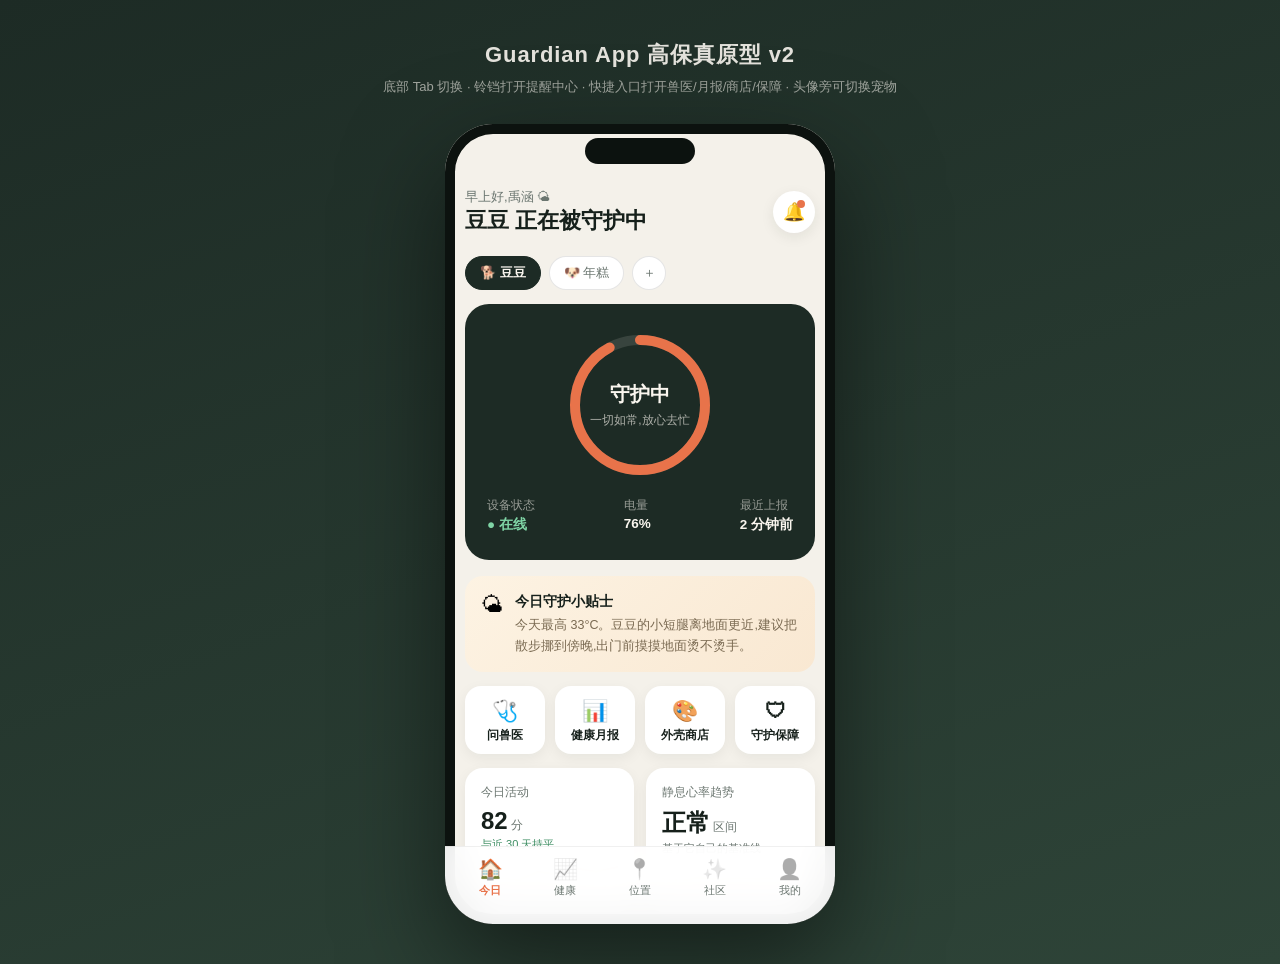
==== app/index.html @ 0576e8f5 "init: GUARDIAN 对外展示站点(官网 + App 原型 + 发布会影片) - website/  品牌官网四页:首页/产品/为什么是我们/商务与投资 - app/      App 高保真" ====
<!DOCTYPE html>
<html lang="zh-CN">
<head>
<meta charset="UTF-8">
<meta name="viewport" content="width=device-width, initial-scale=1.0">
<title>Guardian App · 高保真交互原型 v2</title>
<link rel="stylesheet" href="app.css">
</head>
<body>

<div class="stage">
  <div class="stage-note">
    <h1>Guardian App 高保真原型 v2</h1>
    <p>底部 Tab 切换 · 铃铛打开提醒中心 · 快捷入口打开兽医/月报/商店/保障 · 头像旁可切换宠物</p>
  </div>

  <div class="phone">
    <div class="phone-notch"></div>

    <!-- ============ Tab 1:今日 ============ -->
    <main class="screen active" id="screen-home">
      <header class="app-header">
        <div>
          <p class="greet" id="greeting">下午好,禹涵 ☀️</p>
          <h2><span data-pet-name>豆豆</span> 正在被守护中</h2>
        </div>
        <div class="header-actions">
          <button class="icon-btn" data-overlay="ov-alerts" aria-label="提醒中心">🔔<span class="bell-dot" id="bellDot"></span></button>
        </div>
      </header>

      <div class="pet-switch">
        <button class="pet-chip active" data-pet="豆豆" data-breed="柯基 · 4 岁 · 12.5 kg" data-emoji="🐕">🐕 豆豆</button>
        <button class="pet-chip" data-pet="年糕" data-breed="柴犬 · 2 岁 · 9.8 kg" data-emoji="🐶">🐶 年糕</button>
        <button class="pet-chip add">＋</button>
      </div>

      <section class="guard-card">
        <div class="guard-ring">
          <svg viewBox="0 0 120 120">
            <circle cx="60" cy="60" r="52" class="ring-bg"/>
            <circle cx="60" cy="60" r="52" class="ring-fg"/>
          </svg>
          <div class="guard-ring-center">
            <span class="guard-status">守护中</span>
            <span class="guard-sub">一切如常,放心去忙</span>
          </div>
        </div>
        <div class="guard-meta">
          <div><span class="meta-label">设备状态</span><span class="meta-val ok">● 在线</span></div>
          <div><span class="meta-label">电量</span><span class="meta-val">76%</span></div>
          <div><span class="meta-label">最近上报</span><span class="meta-val">2 分钟前</span></div>
        </div>
      </section>

      <!-- 守护小贴士(人文关怀) -->
      <section class="care-card">
        <span class="care-icon">🌤</span>
        <div>
          <strong>今日守护小贴士</strong>
          <p>今天最高 33°C。<span data-pet-name>豆豆</span>的小短腿离地面更近,建议把散步挪到傍晚,出门前摸摸地面烫不烫手。</p>
        </div>
      </section>

      <!-- 快捷入口 -->
      <section class="quick-grid">
        <button class="quick" data-overlay="ov-vet"><span>🩺</span>问兽医</button>
        <button class="quick" data-overlay="ov-report"><span>📊</span>健康月报</button>
        <button class="quick" data-overlay="ov-store"><span>🎨</span>外壳商店</button>
        <button class="quick" data-overlay="ov-insurance"><span>🛡</span>守护保障</button>
      </section>

      <section class="tile-row">
        <div class="tile">
          <p class="tile-label">今日活动</p>
          <p class="tile-num">82<span>分</span></p>
          <p class="tile-trend up">与近 30 天持平</p>
          <svg class="spark" viewBox="0 0 100 32" preserveAspectRatio="none"><polyline points="0,24 14,20 28,22 42,12 56,16 70,8 84,12 100,6" /></svg>
        </div>
        <div class="tile">
          <p class="tile-label">静息心率趋势</p>
          <p class="tile-num">正常<span>区间</span></p>
          <p class="tile-trend">基于它自己的基准线</p>
          <svg class="spark" viewBox="0 0 100 32" preserveAspectRatio="none"><polyline points="0,16 14,18 28,14 42,17 56,15 70,16 84,14 100,16" /></svg>
        </div>
      </section>
      <section class="tile-row">
        <div class="tile">
          <p class="tile-label">睡眠节律</p>
          <p class="tile-num">9.2<span>小时</span></p>
          <p class="tile-trend">昨夜安稳,3 次翻身</p>
          <svg class="spark" viewBox="0 0 100 32" preserveAspectRatio="none"><polyline points="0,10 14,12 28,9 42,11 56,8 70,12 84,10 100,9" /></svg>
        </div>
        <div class="tile">
          <p class="tile-label">位置</p>
          <p class="tile-num">家中<span></span></p>
          <p class="tile-trend ok">围栏内 · 安全</p>
          <svg class="spark" viewBox="0 0 100 32" preserveAspectRatio="none"><polyline points="0,16 100,16" /></svg>
        </div>
      </section>

      <!-- 守护里程碑(人文关怀) -->
      <section class="milestone-card" data-overlay="ov-report" role="button">
        <div class="milestone-num">217</div>
        <div>
          <strong>陪伴 <span data-pet-name>豆豆</span> 的第 217 天</strong>
          <p>这期间,我们静默处理了 47 次小波动,只打扰过你 2 次。守护,是一种克制。</p>
        </div>
        <span class="chevron">›</span>
      </section>

      <section class="timeline-card">
        <h3>今日守护日记 <span class="h3-sub">它的一天,你都在</span></h3>
        <ul class="timeline">
          <li><span class="tl-time">07:42</span><span class="tl-dot"></span><span>晨间散步 · 28 分钟 · 1.9 km,今天走了新路线</span></li>
          <li><span class="tl-time">09:10</span><span class="tl-dot"></span><span>吃完早饭,在老地方晒了会儿太阳</span></li>
          <li><span class="tl-time">12:30</span><span class="tl-dot"></span><span>午间小睡 · 1.5 小时,睡得很沉</span></li>
          <li><span class="tl-time">14:05</span><span class="tl-dot"></span><span>客厅撒欢 · 大概是想你了</span></li>
        </ul>
      </section>
    </main>

    <!-- ============ Tab 2:健康 ============ -->
    <main class="screen" id="screen-health">
      <header class="app-header">
        <h2>健康趋势</h2>
        <div class="header-actions"><span class="badge-plus">GUARDIAN+</span></div>
      </header>

      <div class="seg-control">
        <button class="seg active">7 天</button><button class="seg">30 天</button><button class="seg">90 天</button><button class="seg">365 天</button>
      </div>

      <section class="chart-card">
        <div class="chart-head"><h3>活动量</h3><span class="chart-status ok">在基准带内</span></div>
        <svg class="chart" viewBox="0 0 320 120" preserveAspectRatio="none">
          <path class="band" d="M0,40 C60,36 120,44 180,40 C240,36 280,42 320,38 L320,78 C280,82 240,76 180,80 C120,84 60,76 0,80 Z"/>
          <polyline class="line" points="0,62 40,56 80,60 120,50 160,58 200,46 240,54 280,48 320,52"/>
        </svg>
        <p class="chart-note">灰色区域是<span data-pet-name>豆豆</span>自己的「正常带」——由过去 365 天数据建模生成,不与其他犬只比较。</p>
      </section>

      <section class="chart-card">
        <div class="chart-head"><h3>心率变异性 (HRV)</h3><span class="chart-status ok">趋势平稳</span></div>
        <svg class="chart" viewBox="0 0 320 120" preserveAspectRatio="none">
          <path class="band" d="M0,44 C80,40 160,48 240,44 C280,42 300,44 320,42 L320,82 C300,84 280,82 240,84 C160,88 80,80 0,84 Z"/>
          <polyline class="line" points="0,60 40,64 80,58 120,62 160,56 200,60 240,58 280,62 320,58"/>
        </svg>
        <p class="chart-note">HRV 反映自主神经状态的长期趋势。我们关注「相对变化」,不提供临床数值解读。</p>
      </section>

      <section class="chart-card">
        <div class="chart-head"><h3>体温趋势</h3><span class="chart-status warn">轻度偏离 · 观察中</span></div>
        <svg class="chart" viewBox="0 0 320 120" preserveAspectRatio="none">
          <path class="band" d="M0,48 C80,44 160,50 240,46 C280,44 300,46 320,44 L320,80 C300,82 280,80 240,82 C160,86 80,78 0,82 Z"/>
          <polyline class="line warn" points="0,64 40,62 80,64 120,60 160,58 200,52 240,46 280,42 320,38"/>
        </svg>
        <p class="chart-note">近 3 天体表温度趋势缓慢上行,目前在统计阈值内。若持续偏离,系统会提醒你——在那之前,不必担心。</p>
      </section>

      <section class="chart-card">
        <div class="chart-head"><h3>呼吸频率(静息)</h3><span class="chart-status ok">在基准带内</span></div>
        <svg class="chart" viewBox="0 0 320 120" preserveAspectRatio="none">
          <path class="band" d="M0,46 C80,42 160,50 240,46 C280,44 300,46 320,44 L320,80 C300,82 280,80 240,82 C160,86 80,78 0,82 Z"/>
          <polyline class="line" points="0,62 40,60 80,64 120,58 160,62 200,60 240,64 280,60 320,62"/>
        </svg>
        <p class="chart-note">睡眠时段自动采样。剧烈运动后的短时波动已被算法过滤。</p>
      </section>

      <section class="report-cta" data-overlay="ov-report" role="button">
        <div><h3>五月健康月报已生成</h3><p>含基准线变化 · 睡眠质量 · 兽医可读版 PDF</p></div>
        <button class="btn-mini">查看</button>
      </section>

      <p class="app-disclaimer">以上为数据趋势记录,不构成医疗诊断。</p>
    </main>

    <!-- ============ Tab 3:位置 ============ -->
    <main class="screen" id="screen-map">
      <header class="app-header"><h2>位置与围栏</h2></header>
      <section class="map-card">
        <div class="map-canvas">
          <div class="map-grid"></div>
          <div class="geofence"></div>
          <div class="map-pin"><span class="pin-pulse"></span>🐕</div>
          <div class="map-label home">🏠 家</div>
          <div class="map-label park">🌳 中央公园</div>
        </div>
        <div class="map-info">
          <div><span class="meta-label">当前位置</span><span class="meta-val ok">家中 · 围栏内</span></div>
          <div><span class="meta-label">定位精度</span><span class="meta-val">±5 m</span></div>
          <div><span class="meta-label">更新</span><span class="meta-val">实时</span></div>
        </div>
      </section>

      <section class="fence-list">
        <h3>电子围栏</h3>
        <div class="fence-item"><span class="fence-icon">🏠</span><div><strong>家</strong><p>半径 80 m · 始终开启</p></div><span class="switch on"></span></div>
        <div class="fence-item"><span class="fence-icon">🌳</span><div><strong>中央公园</strong><p>半径 200 m · 遛狗时段</p></div><span class="switch on"></span></div>
        <div class="fence-item"><span class="fence-icon">🏖</span><div><strong>奶奶家</strong><p>半径 100 m · 周末托管</p></div><span class="switch"></span></div>
        <button class="btn-mini btn-wide">+ 新建围栏</button>
      </section>

      <section class="track-card">
        <h3>今日轨迹</h3>
        <p>总移动 3.4 km · 户外 52 分钟 · 断网时段数据已自动补传 ✓</p>
        <button class="btn-mini">回放轨迹</button>
      </section>

      <section class="care-card">
        <span class="care-icon">💡</span>
        <div>
          <strong>你知道吗</strong>
          <p>90% 的走失发生在家门口 500 米内。给常去的地方都画上围栏,虚惊也好过错过。</p>
        </div>
      </section>
    </main>

    <!-- ============ Tab 4:社区 ============ -->
    <main class="screen" id="screen-community">
      <header class="app-header">
        <h2>社区</h2>
        <div class="header-actions"><button class="btn-mini">+ 发布</button></div>
      </header>

      <div class="topic-row">
        <span class="topic-chip hot">#我家狗的守护时刻</span>
        <span class="topic-chip">#GuardianOOTD</span>
        <span class="topic-chip">#联名开箱</span>
        <span class="topic-chip">#遛狗搭子</span>
      </div>

      <!-- 联名 Drop 倒计时(潮流文化) -->
      <section class="drop-card" data-overlay="ov-store" role="button">
        <div class="drop-tag">DROP · 限量 1000</div>
        <h3>STUDIO K × GUARDIAN 第二弹</h3>
        <p>「霓虹夜跑」反光外壳 · 开售倒计时</p>
        <div class="drop-timer" id="dropTimer">03 : 12 : 44</div>
      </section>

      <!-- 动态流 -->
      <article class="post-card">
        <div class="post-head"><span class="post-avatar">🦮</span><div><strong>栗子妈</strong><p>柯基 · 守护 217 天</p></div><span class="post-shell">同款:街头涂鸦</span></div>
        <div class="post-img"><img src="https://placedog.net/600/400?id=66" alt="柯基穿搭" loading="lazy" onerror="this.parentNode.classList.add('img-fallback')"></div>
        <p class="post-text">新壳到手!遛狗 10 分钟被问了 3 次链接 😎 #GuardianOOTD</p>
        <div class="post-actions"><button class="like-btn">❤️ <span>328</span></button><button class="like-btn">💬 <span>46</span></button><button class="like-btn">↗️ 分享</button></div>
      </article>

      <article class="post-card">
        <div class="post-head"><span class="post-avatar">🐺</span><div><strong>皮蛋他爹</strong><p>哈士奇 · 守护 88 天</p></div><span class="post-shell">同款:午夜森林</span></div>
        <div class="post-img"><img src="https://placedog.net/600/400?id=144" alt="哈士奇" loading="lazy" onerror="this.parentNode.classList.add('img-fallback')"></div>
        <p class="post-text">二哈越狱实录:围栏报警 → 实时定位 → 7 分钟抓获归案。从那天起小区群里多了 6 条 Guardian😂 #我家狗的守护时刻</p>
        <div class="post-actions"><button class="like-btn">❤️ <span>1.2k</span></button><button class="like-btn">💬 <span>203</span></button><button class="like-btn">↗️ 分享</button></div>
      </article>

      <article class="post-card">
        <div class="post-head"><span class="post-avatar">🐩</span><div><strong>Momo</strong><p>法斗 · 守护 365 天</p></div><span class="post-badge">🏅 满岁守护</span></div>
        <div class="post-img"><img src="https://placedog.net/600/400?id=199" alt="法斗" loading="lazy" onerror="this.parentNode.classList.add('img-fallback')"></div>
        <p class="post-text">今天是 Guardian 陪她的第 365 天。一整年,只响过两次,但那两次都救了急。最好的守护是安静的。#我家狗的守护时刻</p>
        <div class="post-actions"><button class="like-btn">❤️ <span>2.4k</span></button><button class="like-btn">💬 <span>318</span></button><button class="like-btn">↗️ 分享</button></div>
      </article>

      <!-- 遛狗排行(轻社交) -->
      <section class="rank-card">
        <h3>本周遛狗搭子榜 🏃</h3>
        <div class="rank-item"><span class="rank-no gold">1</span><span>🐕 豆豆 & 禹涵</span><strong>31.2 km</strong></div>
        <div class="rank-item"><span class="rank-no">2</span><span>🦮 栗子 & 栗子妈</span><strong>28.7 km</strong></div>
        <div class="rank-item"><span class="rank-no">3</span><span>🐺 皮蛋 & 皮蛋他爹</span><strong>26.4 km</strong></div>
        <p class="rank-note">只统计你愿意公开的基础活动数据(L1 级),可随时退出。</p>
      </section>
    </main>

    <!-- ============ Tab 5:我的 ============ -->
    <main class="screen" id="screen-me">
      <header class="app-header"><h2>我的</h2></header>

      <section class="pet-profile">
        <div class="avatar big" data-pet-emoji>🐕</div>
        <div><h3 data-pet-name>豆豆</h3><p data-pet-breed>柯基 · 4 岁 · 12.5 kg</p><p class="pet-meta">已连续守护 217 天 · 基准线完整度 100%</p></div>
      </section>

      <section class="member-card">
        <div class="member-head"><span class="badge-plus light">GUARDIAN+</span><span>年度会员</span></div>
        <p>有效期至 2026 年 11 月 3 日 · 已自动续费</p>
        <div class="member-perks"><span>✓ 生命体征趋势</span><span>✓ 可解释提醒</span><span>✓ 云端兽医</span><span>✓ 健康月报</span><span>✓ 守护保障资格</span></div>
      </section>

      <!-- 守护足迹(人文关怀) -->
      <section class="footprint-card">
        <h3>我们一起走过的</h3>
        <div class="footprint-grid">
          <div><strong>217</strong><span>守护天数</span></div>
          <div><strong>412</strong><span>次散步</span></div>
          <div><strong>2</strong><span>次重要提醒</span></div>
          <div><strong>47</strong><span>次静默化解</span></div>
        </div>
        <p class="footprint-note">8 月 17 日是<span data-pet-name>豆豆</span>的生日,我们记得 🎂</p>
      </section>

      <section class="menu-list">
        <div class="menu-item" data-overlay="ov-vet"><span>🩺</span><div><strong>云端兽医</strong><p>持牌兽医在线咨询,数据自动随诊</p></div><span class="chevron">›</span></div>
        <div class="menu-item" data-overlay="ov-report"><span>📋</span><div><strong>健康档案与月报</strong><p>365 天纵向数据 · 可导出给医院</p></div><span class="chevron">›</span></div>
        <div class="menu-item" data-overlay="ov-insurance"><span>🛡</span><div><strong>守护保障(UBI)</strong><p>规律生活,保费打折 · 持牌保险公司承保</p></div><span class="chevron">›</span></div>
        <div class="menu-item" data-overlay="ov-store"><span>🎨</span><div><strong>外壳商店</strong><p>霓虹夜跑联名即将开售</p></div><span class="chevron">›</span></div>
        <div class="menu-item"><span>🔒</span><div><strong>数据与隐私</strong><p>三级分类管理 · 随时导出或撤回授权</p></div><span class="chevron">›</span></div>
        <div class="menu-item"><span>⌚</span><div><strong>设备管理</strong><p>GUARDIAN ONE · 固件 v2.4.1 · 电量 76%</p></div><span class="chevron">›</span></div>
        <div class="menu-item"><span>💛</span><div><strong>守护者关怀计划</strong><p>失去毛孩子的家庭,我们想陪你走一段</p></div><span class="chevron">›</span></div>
      </section>

      <p class="app-disclaimer">Guardian 提供数据记录与健康提醒,不构成医疗诊断。<br>诊断与治疗请咨询持牌兽医。保险服务由合作持牌保险主体承保与理赔。</p>
    </main>

    <!-- ============ 浮层:提醒中心 ============ -->
    <section class="overlay" id="ov-alerts">
      <header class="ov-header"><button class="back-btn">‹</button><h2>提醒中心</h2></header>
      <div class="ov-body">
        <p class="alerts-philosophy">我们只在值得的时候打扰你。<br>过去 30 天:推送 2 次 · 静默记录 47 次</p>

        <section class="alert-card warn">
          <div class="alert-top"><span class="alert-tag warn">建议留意</span><span class="alert-time">今天 14:32</span></div>
          <h3><span data-pet-name>豆豆</span>的活动量有些变化</h3>
          <p>过去 48 小时活动量比近 30 天平均下降 31%,为 90 天内首次出现类似变化。</p>
          <div class="alert-detail">
            <h4>为什么提醒你?</h4>
            <ul>
              <li>偏离幅度超过它自身基准线 2.7 个标准差</li>
              <li>趋势连续 2 天,且与睡眠时长增加同时出现</li>
              <li>历史数据中无相似模式(非季节性/天气性波动)</li>
            </ul>
            <h4>你可以怎么做?</h4>
            <ul>
              <li>今天多观察精神与进食状态</li>
              <li>如持续,可一键咨询云端兽医(数据将自动附上)</li>
            </ul>
            <p class="alert-disclaimer">本提醒为统计学偏离说明,不构成医疗诊断。</p>
            <div class="alert-actions"><button class="btn-mini" data-overlay="ov-vet">咨询云端兽医</button><button class="btn-mini ghost">标记已知晓</button></div>
          </div>
          <p class="alert-expand">点击展开 ▾</p>
        </section>

        <section class="alert-card ok">
          <div class="alert-top"><span class="alert-tag ok">已恢复</span><span class="alert-time">5 月 12 日</span></div>
          <h3>睡眠节律已回到基准带</h3>
          <p>此前 3 天的夜间频繁起身现象已消失,无需进一步行动。</p>
          <div class="alert-detail">
            <h4>事件回顾</h4>
            <ul>
              <li>5 月 8-10 日:夜间起身次数高于基准 2.1 个标准差</li>
              <li>5 月 11 日起逐步回落,现已连续 2 晚正常</li>
            </ul>
            <p class="alert-disclaimer">该事件已归档至健康档案,复诊时可供兽医参考。</p>
          </div>
          <p class="alert-expand">点击展开 ▾</p>
        </section>

        <section class="silent-log">
          <h3>静默记录(未打扰你)</h3>
          <div class="silent-item"><span>单次心率短时波动 · 运动后正常现象</span><span class="silent-time">昨天</span></div>
          <div class="silent-item"><span>洗澡导致的传感器噪音 · 已自动过滤</span><span class="silent-time">3 天前</span></div>
          <div class="silent-item"><span>单日活动量略低 · 未形成趋势</span><span class="silent-time">5 天前</span></div>
          <div class="silent-item"><span>高温天午后活动减少 · 符合季节模式</span><span class="silent-time">上周</span></div>
        </section>
      </div>
    </section>

    <!-- ============ 浮层:云端兽医 ============ -->
    <section class="overlay" id="ov-vet">
      <header class="ov-header"><button class="back-btn">‹</button><h2>云端兽医</h2><span class="vet-status">● 李医生 在线</span></header>
      <div class="ov-body chat-body" id="chatBody">
        <div class="chat-day">今天 14:40</div>
        <div class="bubble ai">
          <span class="bubble-who">守护助手</span>
          你好呀 🐾 我注意到你从提醒进来的。我已经把<span data-pet-name>豆豆</span>最近 48 小时的数据整理好了,想咨询点什么?
        </div>
        <div class="data-chip">
          <strong>📎 已自动附上数据摘要</strong>
          <p>活动量 ↓31%(48h) · 睡眠 +1.2h · 体温趋势正常 · 进食后活动正常</p>
          <span>仅本次咨询授权,医生可见 · 你可随时撤回</span>
        </div>
        <div class="bubble user">它今天不太爱动,饭也只吃了一半,有点担心。</div>
        <div class="bubble ai">
          <span class="bubble-who">守护助手</span>
          收到。数据上看活动量确实有持续下降的趋势,你的观察和数据是对得上的。这类情况建议由专业医生判断——我已为你转接持牌兽医,李医生马上接入。
        </div>
        <div class="chat-day">已转接 · 持牌兽医(执业编号 A1024)</div>
        <div class="bubble vet">
          <span class="bubble-who">李医生 · 执业兽医</span>
          你好,我是李医生。看了豆豆的 48 小时数据和你的描述:活动下降伴随食欲减退,但体温和呼吸趋势平稳。建议今晚正常供食并观察,<strong>如果明早进食仍低于平时一半,或精神持续萎靡,请带它面诊</strong>。今晚有变化随时叫我。
        </div>
        <div class="bubble vet">
          <span class="bubble-who">李医生 · 执业兽医</span>
          另外别太焦虑——你发现得很早,这正是连续数据的意义。😊
        </div>
      </div>
      <div class="chat-input">
        <input type="text" id="chatInput" placeholder="描述一下它的情况…">
        <button class="btn-mini" id="chatSend">发送</button>
      </div>
      <p class="chat-disclaimer">线上建议仅供参考,最终诊断以持牌兽医面诊为准。</p>
    </section>

    <!-- ============ 浮层:健康月报 ============ -->
    <section class="overlay" id="ov-report">
      <header class="ov-header"><button class="back-btn">‹</button><h2>五月健康月报</h2></header>
      <div class="ov-body">
        <section class="report-hero">
          <p class="report-month">2026 年 5 月 · <span data-pet-name>豆豆</span></p>
          <h3>本月基准线无显著偏离</h3>
          <p class="report-sub">31 天连续守护 · 数据完整度 99.2%</p>
        </section>

        <section class="tile-row">
          <div class="tile"><p class="tile-label">平均睡眠</p><p class="tile-num">9.1<span>小时</span></p><p class="tile-trend up">较上月 +3%</p></div>
          <div class="tile"><p class="tile-label">月度活动</p><p class="tile-num">78<span>分</span></p><p class="tile-trend">稳定在基准带</p></div>
        </section>
        <section class="tile-row">
          <div class="tile"><p class="tile-label">散步</p><p class="tile-num">31<span>次 · 62km</span></p><p class="tile-trend up">最爱晚 7 点出门</p></div>
          <div class="tile"><p class="tile-label">提醒</p><p class="tile-num">1<span>次推送</span></p><p class="tile-trend">12 次静默记录</p></div>
        </section>

        <section class="chart-card">
          <div class="chart-head"><h3>月度活动节律</h3><span class="chart-status ok">健康稳定</span></div>
          <svg class="chart" viewBox="0 0 320 120" preserveAspectRatio="none">
            <path class="band" d="M0,42 C60,38 120,46 180,42 C240,38 280,44 320,40 L320,80 C280,84 240,78 180,82 C120,86 60,78 0,82 Z"/>
            <polyline class="line" points="0,60 32,54 64,62 96,50 128,58 160,48 192,56 224,46 256,54 288,50 320,52"/>
          </svg>
        </section>

        <!-- 月报寄语(人文关怀) -->
        <section class="report-letter">
          <p>"这个月,<span data-pet-name>豆豆</span>最常撒欢的时刻是<strong>晚上 7 点 14 分</strong>——大概,你回家开门的声音,就是它一天里最好的消息。"</p>
          <span>—— 来自 Guardian 的月度观察</span>
        </section>

        <button class="btn-mini btn-wide">📄 导出兽医可读版 PDF</button>
        <p class="app-disclaimer">月报为数据趋势汇总,不构成医疗诊断。</p>
      </div>
    </section>

    <!-- ============ 浮层:外壳商店 ============ -->
    <section class="overlay" id="ov-store">
      <header class="ov-header"><button class="back-btn">‹</button><h2>外壳商店</h2></header>
      <div class="ov-body">
        <section class="drop-card store-drop">
          <div class="drop-tag">DROP · 限量 1000</div>
          <h3>「霓虹夜跑」反光外壳</h3>
          <p>STUDIO K 联名第二弹 · 夜遛更醒目也更安全</p>
          <div class="drop-timer" id="dropTimer2">03 : 12 : 44</div>
          <button class="btn-mini">设置开售提醒</button>
        </section>

        <h3 class="store-title">全部外壳</h3>
        <div class="store-grid">
          <div class="store-item"><div class="store-swatch" style="--c1:#f5e6d3;--c2:#e8b88a"></div><strong>奶油拿铁</strong><p>经典常驻</p><div class="store-price">¥79 <span class="member-price">会员 ¥63</span></div></div>
          <div class="store-item"><div class="store-swatch" style="--c1:#1d2b25;--c2:#3e6b54"></div><strong>午夜森林</strong><p>经典常驻 · 已拥有 ✓</p><div class="store-price">¥79 <span class="member-price">会员 ¥63</span></div></div>
          <div class="store-item"><div class="store-swatch" style="--c1:#f3d1d8;--c2:#e98aa0"></div><strong>樱花软糖</strong><p>春季限定 · 余量少</p><div class="store-price">¥99 <span class="member-price">会员 ¥79</span></div></div>
          <div class="store-item"><div class="store-swatch" style="--c1:#2b2d42;--c2:#ef8354"></div><strong>街头涂鸦</strong><p>联名第一弹 · 已拥有 ✓</p><div class="store-price">¥129 <span class="sold-out">绝版</span></div></div>
          <div class="store-item"><div class="store-swatch" style="--c1:#cfe8f5;--c2:#7db8d9"></div><strong>冰川苏打</strong><p>夏季限定 · NEW</p><div class="store-price">¥99 <span class="member-price">会员 ¥79</span></div></div>
          <div class="store-item"><div class="store-swatch" style="--c1:#1a1a1a;--c2:#c8ff4d"></div><strong>霓虹夜跑</strong><p>联名第二弹 · 即将开售</p><div class="store-price">¥129 <span class="member-price">会员优先购</span></div></div>
        </div>

        <h3 class="store-title">大家的买家秀</h3>
        <div class="ugc-strip">
          <img src="https://placedog.net/300/300?id=11" alt="买家秀" loading="lazy" onerror="this.style.display='none'">
          <img src="https://placedog.net/300/300?id=27" alt="买家秀" loading="lazy" onerror="this.style.display='none'">
          <img src="https://placedog.net/300/300?id=58" alt="买家秀" loading="lazy" onerror="this.style.display='none'">
          <img src="https://placedog.net/300/300?id=92" alt="买家秀" loading="lazy" onerror="this.style.display='none'">
        </div>
      </div>
    </section>

    <!-- ============ 浮层:守护保障 UBI ============ -->
    <section class="overlay" id="ov-insurance">
      <header class="ov-header"><button class="back-btn">‹</button><h2>守护保障</h2></header>
      <div class="ov-body">
        <section class="ubi-hero">
          <div class="ubi-score">
            <svg viewBox="0 0 120 120">
              <circle cx="60" cy="60" r="50" class="ring-bg"/>
              <circle cx="60" cy="60" r="50" class="ring-fg ubi-ring"/>
            </svg>
            <div class="ubi-score-center"><strong>86</strong><span>守护分</span></div>
          </div>
          <div class="ubi-discount">
            <p class="ubi-label">本月保费</p>
            <p class="ubi-price"><s>¥39</s> <strong>¥32</strong><span>/月</span></p>
            <p class="ubi-save">规律生活为你省下 18%</p>
          </div>
        </section>

        <section class="ubi-breakdown">
          <h3>守护分由什么构成?<span class="h3-sub">每一分都可解释</span></h3>
          <div class="ubi-bar"><span>佩戴时长(本月 96%)</span><div class="ubi-track"><div class="ubi-fill" style="width:96%"></div></div></div>
          <div class="ubi-bar"><span>活动规律性(节律稳定)</span><div class="ubi-track"><div class="ubi-fill" style="width:88%"></div></div></div>
          <div class="ubi-bar"><span>围栏安全记录(0 次走失)</span><div class="ubi-track"><div class="ubi-fill" style="width:100%"></div></div></div>
          <div class="ubi-bar"><span>定期健康档案更新</span><div class="ubi-track"><div class="ubi-fill" style="width:72%"></div></div></div>
          <p class="chart-note">守护分只基于以上可见维度计算,没有黑箱评级。数据仅在你投保/理赔时授权给保险公司。</p>
        </section>

        <section class="ubi-claim">
          <h3>极速理赔,数据作证</h3>
          <div class="claim-steps">
            <div class="claim-step"><span>1</span><p><strong>事件感知</strong><br>异常震动/事故信号被设备记录</p></div>
            <div class="claim-step"><span>2</span><p><strong>数据自动举证</strong><br>相关时段数据一键授权,无需自己跑证明</p></div>
            <div class="claim-step"><span>3</span><p><strong>人工复核</strong><br>持牌保险公司理赔员复核裁决(绝不由 AI 自动拒赔)</p></div>
            <div class="claim-step"><span>4</span><p><strong>极速到账</strong><br>证据充分的案件,理赔以小时计</p></div>
          </div>
        </section>

        <button class="btn-mini btn-wide">查看我的保障方案</button>
        <p class="app-disclaimer">保障产品由合作持牌保险公司承保与理赔,Guardian 提供数据技术服务。理赔裁决由保险公司依据条款执行,数据仅在你授权后用于对应案件。</p>
      </div>
    </section>

    <!-- ============ 底部 Tab ============ -->
    <nav class="tabbar">
      <button class="tab active" data-screen="screen-home"><span class="tab-icon">🏠</span>今日</button>
      <button class="tab" data-screen="screen-health"><span class="tab-icon">📈</span>健康</button>
      <button class="tab" data-screen="screen-map"><span class="tab-icon">📍</span>位置</button>
      <button class="tab" data-screen="screen-community"><span class="tab-icon">✨</span>社区</button>
      <button class="tab" data-screen="screen-me"><span class="tab-icon">👤</span>我的</button>
    </nav>
  </div>
</div>

<script src="app.js"></script>
</body>
</html>
---- app/app.css ----
/* ============ Guardian App 原型样式 ============ */
:root {
  --ink: #16201b;
  --ink-soft: #6b7670;
  --bg: #f4f1ea;
  --card: #ffffff;
  --forest: #1d2b25;
  --accent: #e8734a;
  --ok: #3e8e63;
  --warn: #d9952e;
  --font: "PingFang SC", "Hiragino Sans GB", "Noto Sans SC", sans-serif;
}

* { margin: 0; padding: 0; box-sizing: border-box; }
body { font-family: var(--font); background: linear-gradient(160deg, #1d2b25, #2e4438); min-height: 100vh; display: flex; align-items: center; justify-content: center; padding: 40px 16px; }

.stage { display: flex; flex-direction: column; align-items: center; gap: 28px; }
.stage-note { text-align: center; color: rgba(250,246,239,.9); }
.stage-note h1 { font-size: 22px; font-weight: 800; letter-spacing: .04em; }
.stage-note p { font-size: 13px; margin-top: 8px; opacity: .65; }

/* ---- 手机框 ---- */
.phone { width: 390px; height: 800px; background: var(--bg); border-radius: 48px; box-shadow: 0 40px 100px rgba(0,0,0,.5), inset 0 0 0 10px #0c120f; position: relative; overflow: hidden; display: flex; flex-direction: column; }
.phone-notch { position: absolute; top: 14px; left: 50%; transform: translateX(-50%); width: 110px; height: 26px; background: #0c120f; border-radius: 14px; z-index: 50; }

/* ---- 屏幕 ---- */
.screen { flex: 1; overflow-y: auto; padding: 64px 20px 96px; display: none; scrollbar-width: none; }
.screen::-webkit-scrollbar { display: none; }
.screen.active { display: block; animation: fadein .3s ease; }
@keyframes fadein { from { opacity: 0; transform: translateY(8px); } to { opacity: 1; transform: none; } }

.app-header { display: flex; align-items: center; justify-content: space-between; margin-bottom: 20px; }
.greet { font-size: 13px; color: var(--ink-soft); }
.app-header h2 { font-size: 22px; font-weight: 800; color: var(--ink); }
.avatar { width: 46px; height: 46px; border-radius: 50%; background: linear-gradient(135deg, #f3d1a0, #e8b88a); display: flex; align-items: center; justify-content: center; font-size: 24px; }
.avatar.big { width: 64px; height: 64px; font-size: 34px; }
.badge-plus { font-size: 11px; font-weight: 800; letter-spacing: .12em; background: var(--forest); color: #f5e6c8; padding: 5px 12px; border-radius: 999px; }
.badge-plus.light { background: rgba(255,255,255,.18); color: #fff; }

/* ---- 守护卡 ---- */
.guard-card { background: var(--forest); border-radius: 24px; padding: 26px 22px; color: #faf6ef; margin-bottom: 16px; }
.guard-ring { position: relative; width: 150px; height: 150px; margin: 0 auto 18px; }
.guard-ring svg { width: 100%; height: 100%; transform: rotate(-90deg); }
.ring-bg { fill: none; stroke: rgba(250,246,239,.12); stroke-width: 8; }
.ring-fg { fill: none; stroke: #e8734a; stroke-width: 8; stroke-linecap: round; stroke-dasharray: 327; stroke-dashoffset: 327; animation: ring 1.4s ease forwards .3s; }
@keyframes ring { to { stroke-dashoffset: 26; } }
.guard-ring-center { position: absolute; inset: 0; display: flex; flex-direction: column; align-items: center; justify-content: center; }
.guard-status { font-size: 20px; font-weight: 800; }
.guard-sub { font-size: 12px; opacity: .65; margin-top: 4px; }
.guard-meta { display: flex; justify-content: space-between; }
.guard-meta > div { display: flex; flex-direction: column; gap: 3px; }
.meta-label { font-size: 11.5px; opacity: .55; }
.meta-val { font-size: 13.5px; font-weight: 700; }
.meta-val.ok { color: #7fd4a5; }
.map-info .meta-label, .map-info .meta-val { color: var(--ink); opacity: 1; }
.map-info .meta-label { color: var(--ink-soft); }
.map-info .meta-val.ok { color: var(--ok); }

/* ---- 数据块 ---- */
.tile-row { display: flex; gap: 12px; margin-bottom: 12px; }
.tile { flex: 1; background: var(--card); border-radius: 18px; padding: 16px; box-shadow: 0 4px 14px rgba(22,32,27,.06); }
.tile-label { font-size: 12px; color: var(--ink-soft); }
.tile-num { font-size: 24px; font-weight: 800; color: var(--ink); margin: 6px 0 2px; }
.tile-num span { font-size: 12px; font-weight: 500; color: var(--ink-soft); margin-left: 3px; }
.tile-trend { font-size: 11px; color: var(--ink-soft); }
.tile-trend.up { color: var(--ok); }
.tile-trend.ok { color: var(--ok); }
.spark { width: 100%; height: 26px; margin-top: 10px; }
.spark polyline { fill: none; stroke: #e8734a; stroke-width: 2.5; stroke-linecap: round; opacity: .8; }

/* ---- 时间线 ---- */
.timeline-card { background: var(--card); border-radius: 18px; padding: 18px; box-shadow: 0 4px 14px rgba(22,32,27,.06); }
.timeline-card h3 { font-size: 15px; color: var(--ink); margin-bottom: 12px; }
.timeline { list-style: none; }
.timeline li { display: flex; align-items: center; gap: 10px; padding: 8px 0; font-size: 13px; color: var(--ink); border-bottom: 1px dashed rgba(0,0,0,.06); }
.timeline li:last-child { border: none; }
.tl-time { color: var(--ink-soft); font-size: 12px; width: 38px; flex-shrink: 0; }
.tl-dot { width: 7px; height: 7px; border-radius: 50%; background: var(--accent); flex-shrink: 0; }

/* ---- 健康页 ---- */
.seg-control { display: flex; background: rgba(0,0,0,.05); border-radius: 12px; padding: 4px; margin-bottom: 16px; }
.seg { flex: 1; border: none; background: none; padding: 8px; font-size: 12.5px; border-radius: 9px; cursor: pointer; color: var(--ink-soft); font-family: var(--font); }
.seg.active { background: #fff; color: var(--ink); font-weight: 700; box-shadow: 0 2px 8px rgba(0,0,0,.08); }
.chart-card { background: var(--card); border-radius: 18px; padding: 18px; margin-bottom: 14px; box-shadow: 0 4px 14px rgba(22,32,27,.06); }
.chart-head { display: flex; justify-content: space-between; align-items: center; margin-bottom: 12px; }
.chart-head h3 { font-size: 15px; color: var(--ink); }
.chart-status { font-size: 11.5px; font-weight: 700; padding: 4px 10px; border-radius: 999px; }
.chart-status.ok { color: var(--ok); background: rgba(62,142,99,.1); }
.chart-status.warn { color: var(--warn); background: rgba(217,149,46,.12); }
.chart { width: 100%; height: 90px; }
.band { fill: rgba(22,32,27,.07); }
.line { fill: none; stroke: var(--ok); stroke-width: 2.5; stroke-linecap: round; }
.line.warn { stroke: var(--warn); }
.chart-note { font-size: 11.5px; color: var(--ink-soft); margin-top: 10px; line-height: 1.6; }
.report-cta { background: linear-gradient(135deg, #2e4438, var(--forest)); border-radius: 18px; padding: 18px; display: flex; align-items: center; justify-content: space-between; color: #faf6ef; }
.report-cta h3 { font-size: 14.5px; }
.report-cta p { font-size: 11.5px; opacity: .65; margin-top: 4px; }

/* ---- 按钮 ---- */
.btn-mini { border: none; background: var(--accent); color: #fff; font-size: 12.5px; font-weight: 700; padding: 9px 18px; border-radius: 999px; cursor: pointer; font-family: var(--font); }
.btn-mini.ghost { background: none; border: 1.5px solid rgba(0,0,0,.18); color: var(--ink); }
.btn-wide { width: 100%; margin-top: 10px; background: rgba(232,115,74,.1); color: var(--accent); }

/* ---- 位置页 ---- */
.map-card { background: var(--card); border-radius: 18px; overflow: hidden; box-shadow: 0 4px 14px rgba(22,32,27,.06); margin-bottom: 14px; }
.map-canvas { height: 230px; background: linear-gradient(160deg, #dfe8df, #cfdccf); position: relative; overflow: hidden; }
.map-grid { position: absolute; inset: 0; background-image: linear-gradient(rgba(255,255,255,.5) 1px, transparent 1px), linear-gradient(90deg, rgba(255,255,255,.5) 1px, transparent 1px); background-size: 36px 36px; }
.geofence { position: absolute; top: 28px; left: 50%; transform: translateX(-50%); width: 160px; height: 160px; border-radius: 50%; border: 2.5px dashed var(--accent); background: rgba(232,115,74,.07); }
.map-pin { position: absolute; top: 90px; left: 50%; transform: translateX(-50%); font-size: 28px; z-index: 2; }
.pin-pulse { position: absolute; inset: -10px; border-radius: 50%; background: rgba(232,115,74,.25); animation: pinpulse 2s ease-out infinite; z-index: -1; }
@keyframes pinpulse { 0% { transform: scale(.6); opacity: 1; } 100% { transform: scale(1.8); opacity: 0; } }
.map-label { position: absolute; font-size: 11.5px; background: rgba(255,255,255,.9); padding: 4px 10px; border-radius: 999px; box-shadow: 0 2px 8px rgba(0,0,0,.1); }
.map-label.home { top: 44px; left: 54%; }
.map-label.park { bottom: 24px; left: 14%; }
.map-info { display: flex; justify-content: space-between; padding: 14px 18px; }
.map-info > div { display: flex; flex-direction: column; gap: 3px; }

.fence-list { background: var(--card); border-radius: 18px; padding: 18px; box-shadow: 0 4px 14px rgba(22,32,27,.06); margin-bottom: 14px; }
.fence-list h3, .track-card h3, .silent-log h3 { font-size: 15px; color: var(--ink); margin-bottom: 12px; }
.fence-item { display: flex; align-items: center; gap: 12px; padding: 10px 0; border-bottom: 1px dashed rgba(0,0,0,.06); }
.fence-item:last-of-type { border: none; }
.fence-icon { font-size: 20px; }
.fence-item div { flex: 1; }
.fence-item strong { font-size: 14px; color: var(--ink); }
.fence-item p { font-size: 11.5px; color: var(--ink-soft); }
.switch { width: 40px; height: 23px; border-radius: 999px; background: rgba(0,0,0,.15); position: relative; cursor: pointer; flex-shrink: 0; transition: background .2s; }
.switch::after { content: ""; position: absolute; top: 2.5px; left: 3px; width: 18px; height: 18px; border-radius: 50%; background: #fff; transition: left .2s; box-shadow: 0 1px 4px rgba(0,0,0,.2); }
.switch.on { background: var(--ok); }
.switch.on::after { left: 19px; }
.track-card { background: var(--card); border-radius: 18px; padding: 18px; box-shadow: 0 4px 14px rgba(22,32,27,.06); display: flex; flex-wrap: wrap; align-items: center; gap: 8px; justify-content: space-between; }
.track-card p { font-size: 12.5px; color: var(--ink-soft); width: 100%; }

/* ---- 提醒页 ---- */
.alerts-philosophy { font-size: 12.5px; color: var(--ink-soft); text-align: center; line-height: 1.8; margin-bottom: 18px; background: rgba(29,43,37,.05); border-radius: 14px; padding: 12px; }
.alert-card { background: var(--card); border-radius: 18px; padding: 18px; margin-bottom: 14px; box-shadow: 0 4px 14px rgba(22,32,27,.06); cursor: pointer; border-left: 4px solid transparent; }
.alert-card.warn { border-left-color: var(--warn); }
.alert-card.ok { border-left-color: var(--ok); }
.alert-top { display: flex; justify-content: space-between; align-items: center; margin-bottom: 8px; }
.alert-tag { font-size: 11px; font-weight: 800; padding: 3px 10px; border-radius: 999px; }
.alert-tag.warn { color: var(--warn); background: rgba(217,149,46,.12); }
.alert-tag.ok { color: var(--ok); background: rgba(62,142,99,.1); }
.alert-time { font-size: 11.5px; color: var(--ink-soft); }
.alert-card h3 { font-size: 15.5px; color: var(--ink); margin-bottom: 6px; }
.alert-card > p { font-size: 13px; color: var(--ink-soft); line-height: 1.6; }
.alert-detail { display: none; margin-top: 14px; padding-top: 14px; border-top: 1px dashed rgba(0,0,0,.1); }
.alert-card.open .alert-detail { display: block; }
.alert-card.open .alert-expand { display: none; }
.alert-detail h4 { font-size: 13px; color: var(--ink); margin: 10px 0 6px; }
.alert-detail ul { padding-left: 18px; }
.alert-detail li { font-size: 12.5px; color: var(--ink-soft); line-height: 1.7; }
.alert-disclaimer { font-size: 11px; color: var(--ink-soft); margin-top: 12px; opacity: .75; }
.alert-actions { display: flex; gap: 10px; margin-top: 12px; }
.alert-expand { font-size: 11.5px; color: var(--accent); margin-top: 10px; text-align: center; }
.silent-log { background: var(--card); border-radius: 18px; padding: 18px; box-shadow: 0 4px 14px rgba(22,32,27,.06); }
.silent-item { display: flex; justify-content: space-between; gap: 12px; padding: 9px 0; font-size: 12.5px; color: var(--ink-soft); border-bottom: 1px dashed rgba(0,0,0,.06); }
.silent-item:last-child { border: none; }
.silent-time { flex-shrink: 0; opacity: .7; }

/* ---- 我的页 ---- */
.pet-profile { display: flex; align-items: center; gap: 16px; background: var(--card); border-radius: 18px; padding: 18px; box-shadow: 0 4px 14px rgba(22,32,27,.06); margin-bottom: 14px; }
.pet-profile h3 { font-size: 18px; color: var(--ink); }
.pet-profile p { font-size: 12.5px; color: var(--ink-soft); }
.pet-meta { color: var(--accent) !important; font-weight: 700; margin-top: 2px; }
.member-card { background: linear-gradient(135deg, #2e4438, var(--forest)); border-radius: 18px; padding: 20px; color: #faf6ef; margin-bottom: 14px; }
.member-head { display: flex; align-items: center; gap: 10px; font-size: 13px; margin-bottom: 8px; }
.member-card > p { font-size: 12px; opacity: .65; }
.member-perks { display: flex; flex-wrap: wrap; gap: 8px 14px; margin-top: 14px; font-size: 11.5px; }
.menu-list { background: var(--card); border-radius: 18px; box-shadow: 0 4px 14px rgba(22,32,27,.06); overflow: hidden; margin-bottom: 14px; }
.menu-item { display: flex; align-items: center; gap: 14px; padding: 15px 18px; border-bottom: 1px solid rgba(0,0,0,.05); cursor: pointer; }
.menu-item:last-child { border: none; }
.menu-item:hover { background: rgba(0,0,0,.02); }
.menu-item > span:first-child { font-size: 20px; }
.menu-item div { flex: 1; }
.menu-item strong { font-size: 14px; color: var(--ink); }
.menu-item p { font-size: 11.5px; color: var(--ink-soft); margin-top: 2px; }
.chevron { color: var(--ink-soft); font-size: 18px; }
.app-disclaimer { font-size: 10.5px; color: var(--ink-soft); text-align: center; line-height: 1.8; opacity: .8; padding-bottom: 8px; }

/* ---- TabBar ---- */
.tabbar { position: absolute; bottom: 0; left: 0; right: 0; background: rgba(255,255,255,.92); backdrop-filter: blur(16px); display: flex; padding: 10px 8px 26px; border-top: 1px solid rgba(0,0,0,.06); z-index: 40; }
.tab { flex: 1; border: none; background: none; display: flex; flex-direction: column; align-items: center; gap: 3px; font-size: 10.5px; color: var(--ink-soft); cursor: pointer; font-family: var(--font); position: relative; }
.tab-icon { font-size: 20px; filter: grayscale(1); opacity: .55; transition: all .2s; }
.tab.active { color: var(--accent); font-weight: 700; }
.tab.active .tab-icon { filter: none; opacity: 1; }
.tab-dot { position: absolute; top: -2px; right: 26%; width: 8px; height: 8px; border-radius: 50%; background: var(--accent); }

@media (max-width: 440px) {
  body { padding: 0; }
  .phone { width: 100vw; height: 100vh; border-radius: 0; box-shadow: none; }
  .stage-note { display: none; }
}

/* ============ v2 扩展:浮层 / 社区 / 兽医 / 商店 / 保障 ============ */

/* ---- 头部动作区 ---- */
.header-actions { display: flex; align-items: center; gap: 10px; }
.icon-btn { position: relative; border: none; background: #fff; width: 42px; height: 42px; border-radius: 50%; font-size: 18px; cursor: pointer; box-shadow: 0 4px 14px rgba(22,32,27,.08); }
.bell-dot { position: absolute; top: 9px; right: 10px; width: 8px; height: 8px; border-radius: 50%; background: var(--accent); }

/* ---- 宠物切换 ---- */
.pet-switch { display: flex; gap: 8px; margin-bottom: 14px; }
.pet-chip { border: 1.5px solid rgba(0,0,0,.1); background: #fff; border-radius: 999px; padding: 7px 14px; font-size: 13px; font-family: var(--font); color: var(--ink-soft); cursor: pointer; transition: all .2s; }
.pet-chip.active { background: var(--forest); color: #faf6ef; border-color: var(--forest); font-weight: 700; }
.pet-chip.add { width: 34px; padding: 7px 0; text-align: center; }

/* ---- 守护小贴士 ---- */
.care-card { display: flex; gap: 12px; background: linear-gradient(135deg, #fdf3e3, #f9e8d2); border-radius: 18px; padding: 16px; margin-bottom: 14px; align-items: flex-start; }
.care-icon { font-size: 22px; }
.care-card strong { font-size: 13.5px; color: var(--ink); }
.care-card p { font-size: 12.5px; color: #7a6a52; margin-top: 4px; line-height: 1.65; }

/* ---- 快捷入口 ---- */
.quick-grid { display: flex; gap: 10px; margin-bottom: 14px; }
.quick { flex: 1; border: none; background: #fff; border-radius: 16px; padding: 13px 4px 11px; display: flex; flex-direction: column; align-items: center; gap: 5px; font-size: 11.5px; color: var(--ink); font-family: var(--font); font-weight: 600; cursor: pointer; box-shadow: 0 4px 14px rgba(22,32,27,.06); transition: transform .15s; }
.quick:active { transform: scale(.94); }
.quick span { font-size: 21px; }

/* ---- 守护里程碑 ---- */
.milestone-card { display: flex; align-items: center; gap: 16px; background: linear-gradient(135deg, #2e4438, var(--forest)); color: #faf6ef; border-radius: 18px; padding: 18px; margin-bottom: 14px; cursor: pointer; }
.milestone-num { font-size: 34px; font-weight: 800; color: #f3a583; line-height: 1; }
.milestone-card strong { font-size: 14px; }
.milestone-card p { font-size: 11.5px; opacity: .7; margin-top: 4px; line-height: 1.6; }
.milestone-card .chevron { color: rgba(250,246,239,.5); font-size: 20px; }
.h3-sub { font-size: 11px; color: var(--ink-soft); font-weight: 400; margin-left: 6px; }

/* ---- 浮层系统 ---- */
.overlay { position: absolute; inset: 0; background: var(--bg); z-index: 60; transform: translateX(105%); transition: transform .32s cubic-bezier(.3,.8,.3,1); display: flex; flex-direction: column; border-radius: 38px; overflow: hidden; }
.overlay.open { transform: translateX(0); }
.ov-header { display: flex; align-items: center; gap: 10px; padding: 58px 18px 14px; background: var(--bg); }
.ov-header h2 { font-size: 19px; font-weight: 800; color: var(--ink); flex: 1; }
.back-btn { border: none; background: #fff; width: 36px; height: 36px; border-radius: 50%; font-size: 22px; line-height: 1; color: var(--ink); cursor: pointer; box-shadow: 0 4px 12px rgba(22,32,27,.08); }
.ov-body { flex: 1; overflow-y: auto; padding: 6px 20px 30px; scrollbar-width: none; }
.ov-body::-webkit-scrollbar { display: none; }
.vet-status { font-size: 11.5px; color: var(--ok); font-weight: 700; }

/* ---- 兽医聊天 ---- */
.chat-body { display: flex; flex-direction: column; gap: 12px; }
.chat-day { text-align: center; font-size: 11px; color: var(--ink-soft); margin: 6px 0; }
.bubble { max-width: 82%; padding: 12px 14px; border-radius: 16px; font-size: 13.5px; line-height: 1.65; color: var(--ink); }
.bubble-who { display: block; font-size: 10.5px; font-weight: 800; margin-bottom: 4px; color: var(--ink-soft); letter-spacing: .04em; }
.bubble.ai { background: #fff; border-bottom-left-radius: 6px; align-self: flex-start; box-shadow: 0 3px 10px rgba(22,32,27,.05); }
.bubble.vet { background: #e7f0ea; border-bottom-left-radius: 6px; align-self: flex-start; }
.bubble.vet .bubble-who { color: var(--ok); }
.bubble.user { background: var(--forest); color: #faf6ef; border-bottom-right-radius: 6px; align-self: flex-end; }
.data-chip { align-self: flex-start; max-width: 88%; background: rgba(232,115,74,.08); border: 1px dashed rgba(232,115,74,.4); border-radius: 14px; padding: 12px 14px; }
.data-chip strong { font-size: 12px; color: var(--accent); }
.data-chip p { font-size: 12px; color: var(--ink); margin: 5px 0; }
.data-chip span { font-size: 10.5px; color: var(--ink-soft); }
.chat-input { display: flex; gap: 10px; padding: 10px 16px; background: #fff; border-top: 1px solid rgba(0,0,0,.05); }
.chat-input input { flex: 1; border: none; background: var(--bg); border-radius: 999px; padding: 11px 16px; font-size: 13.5px; font-family: var(--font); outline: none; }
.chat-disclaimer { font-size: 10px; color: var(--ink-soft); text-align: center; padding: 7px 16px 24px; background: #fff; }

/* ---- 月报 ---- */
.report-hero { background: linear-gradient(150deg, #2e4438, var(--forest)); border-radius: 20px; padding: 26px 22px; color: #faf6ef; margin-bottom: 14px; }
.report-month { font-size: 12px; opacity: .65; }
.report-hero h3 { font-size: 21px; margin: 8px 0 6px; }
.report-sub { font-size: 12px; opacity: .7; }
.report-letter { background: #fdf3e3; border-radius: 18px; padding: 20px; margin: 14px 0; }
.report-letter p { font-size: 14px; line-height: 1.8; color: #5d4e38; }
.report-letter strong { color: var(--accent); }
.report-letter span { display: block; margin-top: 10px; font-size: 11px; color: #a08a66; }

/* ---- 社区 ---- */
.topic-row { display: flex; gap: 8px; overflow-x: auto; padding-bottom: 4px; margin-bottom: 14px; scrollbar-width: none; }
.topic-row::-webkit-scrollbar { display: none; }
.topic-chip { flex-shrink: 0; font-size: 12px; font-weight: 700; color: var(--ink-soft); background: #fff; border-radius: 999px; padding: 7px 14px; box-shadow: 0 3px 10px rgba(22,32,27,.05); }
.topic-chip.hot { background: var(--forest); color: #f3a583; }
.drop-card { background: linear-gradient(135deg, #16201b, #32281e); color: #faf6ef; border-radius: 20px; padding: 20px; margin-bottom: 16px; cursor: pointer; position: relative; overflow: hidden; }
.drop-card::after { content: ""; position: absolute; top: -40px; right: -40px; width: 140px; height: 140px; border-radius: 50%; background: radial-gradient(circle, rgba(200,255,77,.18), transparent 70%); }
.drop-tag { display: inline-block; font-size: 10px; font-weight: 800; letter-spacing: .14em; background: #c8ff4d; color: #16201b; padding: 4px 10px; border-radius: 999px; margin-bottom: 10px; }
.drop-card h3 { font-size: 17px; }
.drop-card p { font-size: 12px; opacity: .7; margin-top: 4px; }
.drop-timer { font-size: 24px; font-weight: 800; letter-spacing: .08em; margin-top: 12px; color: #c8ff4d; font-variant-numeric: tabular-nums; }
.store-drop .btn-mini { margin-top: 14px; background: #c8ff4d; color: #16201b; }

.post-card { background: var(--card); border-radius: 18px; padding: 14px; margin-bottom: 14px; box-shadow: 0 4px 14px rgba(22,32,27,.06); }
.post-head { display: flex; align-items: center; gap: 10px; margin-bottom: 10px; }
.post-avatar { width: 38px; height: 38px; border-radius: 50%; background: linear-gradient(135deg, #f3d1a0, #e8b88a); display: flex; align-items: center; justify-content: center; font-size: 19px; }
.post-head strong { font-size: 13.5px; color: var(--ink); }
.post-head p { font-size: 11px; color: var(--ink-soft); }
.post-head div { flex: 1; }
.post-shell, .post-badge { font-size: 10.5px; font-weight: 700; color: var(--accent); background: rgba(232,115,74,.1); padding: 4px 10px; border-radius: 999px; }
.post-badge { color: #b8860b; background: rgba(216,181,108,.18); }
.post-img { border-radius: 14px; overflow: hidden; background: linear-gradient(135deg, #e8dcc8, #d4c4a8); min-height: 60px; }
.post-img img { width: 100%; display: block; }
.post-img.img-fallback { height: 160px; display: flex; align-items: center; justify-content: center; }
.post-img.img-fallback::after { content: "🐕 📷"; font-size: 30px; }
.post-text { font-size: 13px; color: var(--ink); line-height: 1.6; margin: 10px 2px 8px; }
.post-actions { display: flex; gap: 14px; }
.like-btn { border: none; background: none; font-size: 12.5px; color: var(--ink-soft); font-family: var(--font); cursor: pointer; }
.like-btn.liked { color: var(--accent); font-weight: 700; }

.rank-card { background: var(--card); border-radius: 18px; padding: 18px; box-shadow: 0 4px 14px rgba(22,32,27,.06); margin-bottom: 14px; }
.rank-item { display: flex; align-items: center; gap: 12px; padding: 9px 0; font-size: 13px; color: var(--ink); border-bottom: 1px dashed rgba(0,0,0,.06); }
.rank-item:last-of-type { border: none; }
.rank-item span:nth-child(2) { flex: 1; }
.rank-no { width: 24px; height: 24px; border-radius: 50%; background: rgba(0,0,0,.07); display: flex; align-items: center; justify-content: center; font-size: 12px; font-weight: 800; color: var(--ink-soft); }
.rank-no.gold { background: linear-gradient(135deg, #f5d97a, #d8b56c); color: #6b5318; }
.rank-note { font-size: 10.5px; color: var(--ink-soft); margin-top: 10px; }

/* ---- 商店 ---- */
.store-title { font-size: 15px; color: var(--ink); margin: 18px 0 12px; }
.store-grid { display: grid; grid-template-columns: 1fr 1fr; gap: 12px; }
.store-item { background: var(--card); border-radius: 16px; padding: 12px; box-shadow: 0 4px 14px rgba(22,32,27,.06); }
.store-swatch { height: 90px; border-radius: 12px; background: linear-gradient(135deg, var(--c1), var(--c2)); position: relative; overflow: hidden; margin-bottom: 10px; }
.store-swatch::after { content: ""; position: absolute; inset: 0; background: radial-gradient(circle at 30% 25%, rgba(255,255,255,.4), transparent 55%); }
.store-item strong { font-size: 13.5px; color: var(--ink); }
.store-item p { font-size: 11px; color: var(--ink-soft); margin: 2px 0 8px; }
.store-price { font-size: 14px; font-weight: 800; color: var(--ink); }
.member-price { font-size: 10.5px; font-weight: 700; color: var(--accent); margin-left: 6px; }
.sold-out { font-size: 10.5px; font-weight: 700; color: var(--ink-soft); margin-left: 6px; }
.ugc-strip { display: grid; grid-template-columns: repeat(4, 1fr); gap: 8px; }
.ugc-strip img { width: 100%; aspect-ratio: 1; object-fit: cover; border-radius: 12px; }

/* ---- 守护保障 UBI ---- */
.ubi-hero { display: flex; align-items: center; gap: 20px; background: var(--forest); border-radius: 20px; padding: 22px; color: #faf6ef; margin-bottom: 14px; }
.ubi-score { position: relative; width: 110px; height: 110px; flex-shrink: 0; }
.ubi-score svg { width: 100%; height: 100%; transform: rotate(-90deg); }
.ubi-ring { stroke: #c8ff4d; stroke-dasharray: 314; stroke-dashoffset: 314; animation: ubiring 1.2s ease forwards .2s; }
@keyframes ubiring { to { stroke-dashoffset: 44; } }
.ubi-score-center { position: absolute; inset: 0; display: flex; flex-direction: column; align-items: center; justify-content: center; }
.ubi-score-center strong { font-size: 28px; }
.ubi-score-center span { font-size: 10.5px; opacity: .65; }
.ubi-label { font-size: 11.5px; opacity: .6; }
.ubi-price { margin: 4px 0; }
.ubi-price s { font-size: 14px; opacity: .5; }
.ubi-price strong { font-size: 30px; font-weight: 800; margin-left: 6px; }
.ubi-price span { font-size: 12px; opacity: .65; }
.ubi-save { font-size: 12px; color: #c8ff4d; font-weight: 700; }
.ubi-breakdown { background: var(--card); border-radius: 18px; padding: 18px; box-shadow: 0 4px 14px rgba(22,32,27,.06); margin-bottom: 14px; }
.ubi-breakdown h3, .ubi-claim h3 { font-size: 15px; color: var(--ink); margin-bottom: 14px; }
.ubi-bar { margin-bottom: 12px; }
.ubi-bar span { font-size: 12px; color: var(--ink); display: block; margin-bottom: 5px; }
.ubi-track { height: 8px; border-radius: 999px; background: rgba(0,0,0,.07); overflow: hidden; }
.ubi-fill { height: 100%; border-radius: 999px; background: linear-gradient(90deg, var(--ok), #6fc492); }
.ubi-claim { background: var(--card); border-radius: 18px; padding: 18px; box-shadow: 0 4px 14px rgba(22,32,27,.06); margin-bottom: 14px; }
.claim-steps { display: flex; flex-direction: column; gap: 12px; }
.claim-step { display: flex; gap: 12px; align-items: flex-start; }
.claim-step span { width: 24px; height: 24px; border-radius: 50%; background: var(--forest); color: #faf6ef; font-size: 12px; font-weight: 800; display: flex; align-items: center; justify-content: center; flex-shrink: 0; margin-top: 2px; }
.claim-step p { font-size: 12.5px; color: var(--ink-soft); line-height: 1.6; }
.claim-step strong { color: var(--ink); font-size: 13px; }

/* ---- 守护足迹 ---- */
.footprint-card { background: var(--card); border-radius: 18px; padding: 18px; box-shadow: 0 4px 14px rgba(22,32,27,.06); margin-bottom: 14px; }
.footprint-card h3 { font-size: 15px; color: var(--ink); margin-bottom: 14px; }
.footprint-grid { display: grid; grid-template-columns: repeat(4, 1fr); gap: 8px; text-align: center; }
.footprint-grid strong { display: block; font-size: 22px; font-weight: 800; color: var(--accent); }
.footprint-grid span { font-size: 10.5px; color: var(--ink-soft); }
.footprint-note { margin-top: 14px; font-size: 12px; color: #a08a66; background: #fdf3e3; border-radius: 12px; padding: 10px 12px; }
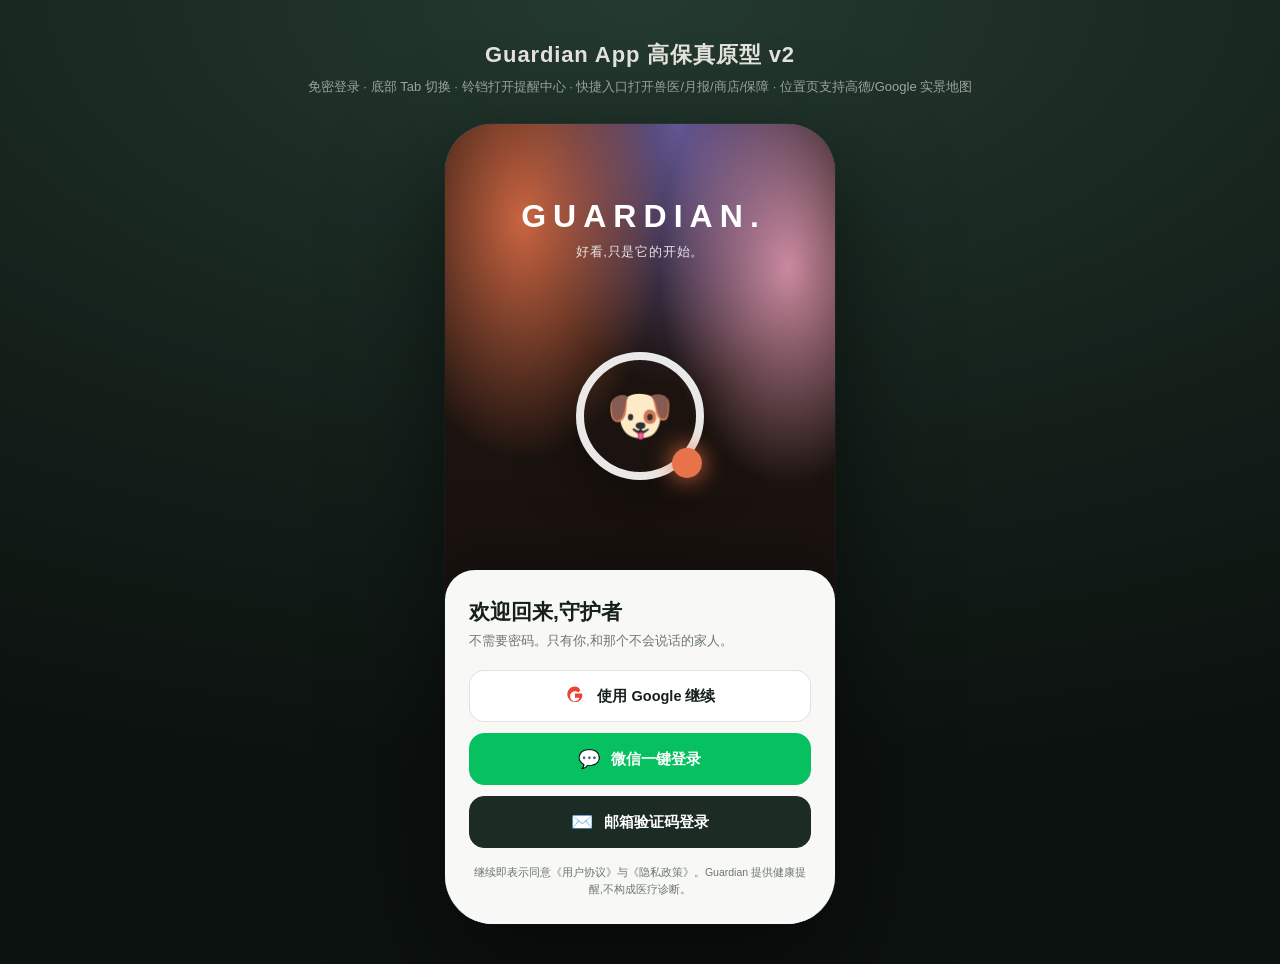
==== commit 7a979440: "feat(app): 中文 App 对齐英文版能力 - 免密登录(Google / 微信一键 / 邮箱验证码)+ 退出登录 - 高德 / Google 实景地图接入(MAP_CONFIG 填 key " ====
--- a/app/index.html
+++ b/app/index.html
@@ -2,8 +2,9 @@
 <html lang="zh-CN">
 <head>
 <meta charset="UTF-8">
-<meta name="viewport" content="width=device-width, initial-scale=1.0">
+<meta name="viewport" content="width=device-width, initial-scale=1.0, viewport-fit=cover, maximum-scale=1.0, user-scalable=no">
 <title>Guardian App · 高保真交互原型 v2</title>
+<link rel="icon" type="image/svg+xml" href="favicon.svg">
 <link rel="stylesheet" href="app.css">
 </head>
 <body>
@@ -11,11 +12,61 @@
 <div class="stage">
   <div class="stage-note">
     <h1>Guardian App 高保真原型 v2</h1>
-    <p>底部 Tab 切换 · 铃铛打开提醒中心 · 快捷入口打开兽医/月报/商店/保障 · 头像旁可切换宠物</p>
+    <p>免密登录 · 底部 Tab 切换 · 铃铛打开提醒中心 · 快捷入口打开兽医/月报/商店/保障 · 位置页支持高德/Google 实景地图</p>
   </div>
 
-  <div class="phone">
+  <div class="phone" id="phone">
     <div class="phone-notch"></div>
+
+    <!-- ============ 登录 ============ -->
+    <section class="login" id="login">
+      <div class="login-mesh"></div>
+      <div class="login-top">
+        <div class="login-logo">GUARDIAN<span>.</span></div>
+        <p class="login-tag">好看,只是它的开始。</p>
+      </div>
+      <div class="login-hero">
+        <div class="login-ring"><div class="login-orb"></div><span>🐶</span></div>
+      </div>
+      <div class="login-sheet">
+        <h2>欢迎回来,守护者</h2>
+        <p class="login-sub">不需要密码。只有你,和那个不会说话的家人。</p>
+
+        <div class="login-methods" id="loginMethods">
+          <button class="auth-btn google" data-auth="Google">
+            <span class="auth-ic"><svg viewBox="0 0 24 24" width="20" height="20"><path fill="#EA4335" d="M12 10.2v3.9h5.4c-.24 1.4-1.66 4.1-5.4 4.1-3.25 0-5.9-2.7-5.9-6s2.65-6 5.9-6c1.85 0 3.1.78 3.8 1.45l2.6-2.5C16.7 1.6 14.6.7 12 .7 6.9.7 2.8 4.8 2.8 10s4.1 9.3 9.2 9.3c5.3 0 8.8-3.7 8.8-8.95 0-.6-.07-1.05-.15-1.5H12z"/></svg></span>
+            使用 Google 继续
+          </button>
+          <button class="auth-btn wechat" data-auth="WeChat">
+            <span class="auth-ic">💬</span>
+            微信一键登录
+          </button>
+          <button class="auth-btn email" data-auth="Email" id="emailToggle">
+            <span class="auth-ic">✉️</span>
+            邮箱验证码登录
+          </button>
+        </div>
+
+        <div class="email-flow" id="emailFlow">
+          <div class="email-step" id="emailStep1">
+            <input type="email" id="emailInput" placeholder="you@example.com" autocomplete="email">
+            <button class="auth-btn primary" id="sendCode">发送登录验证码</button>
+            <button class="link-back" data-back="methods">← 其他登录方式</button>
+          </div>
+          <div class="email-step" id="emailStep2" hidden>
+            <p class="otp-hint">验证码已发送至 <strong id="emailEcho"></strong></p>
+            <div class="otp-row">
+              <input class="otp" maxlength="1" inputmode="numeric"><input class="otp" maxlength="1" inputmode="numeric"><input class="otp" maxlength="1" inputmode="numeric"><input class="otp" maxlength="1" inputmode="numeric">
+            </div>
+            <p class="otp-demo">演示模式:任意 4 位数字均可</p>
+            <button class="auth-btn primary" id="verifyCode">验证并进入</button>
+            <button class="link-back" data-back="email">← 修改邮箱</button>
+          </div>
+        </div>
+
+        <p class="login-legal">继续即表示同意《用户协议》与《隐私政策》。Guardian 提供健康提醒,不构成医疗诊断。</p>
+      </div>
+    </section>
 
     <!-- ============ Tab 1:今日 ============ -->
     <main class="screen active" id="screen-home">
@@ -36,6 +87,7 @@
       </div>
 
       <section class="guard-card">
+        <div class="guard-glow"></div>
         <div class="guard-ring">
           <svg viewBox="0 0 120 120">
             <circle cx="60" cy="60" r="52" class="ring-bg"/>
@@ -177,14 +229,28 @@
 
     <!-- ============ Tab 3:位置 ============ -->
     <main class="screen" id="screen-map">
-      <header class="app-header"><h2>位置与围栏</h2></header>
+      <header class="app-header">
+        <h2>位置与围栏</h2>
+        <div class="header-actions">
+          <div class="map-provider" id="mapProvider">
+            <button class="prov active" data-prov="amap">高德</button>
+            <button class="prov" data-prov="google">Google</button>
+          </div>
+        </div>
+      </header>
       <section class="map-card">
-        <div class="map-canvas">
-          <div class="map-grid"></div>
-          <div class="geofence"></div>
-          <div class="map-pin"><span class="pin-pulse"></span>🐕</div>
-          <div class="map-label home">🏠 家</div>
-          <div class="map-label park">🌳 中央公园</div>
+        <div class="map-shell">
+          <div id="map-canvas"></div>
+          <div class="map-demo" id="mapDemo">
+            <div class="map-grid"></div>
+            <div class="map-street s1"></div><div class="map-street s2"></div>
+            <div class="map-street v1"></div><div class="map-street v2"></div>
+            <div class="geofence"></div>
+            <div class="map-pin"><span class="pin-pulse"></span>🐕</div>
+            <div class="map-label home">🏠 家</div>
+            <div class="map-label park">🌳 中央公园</div>
+            <div class="map-badge" id="mapBadge">演示地图 · 在 <code>app.js</code> 填入 API key 即启用高德 / Google 实景地图</div>
+          </div>
         </div>
         <div class="map-info">
           <div><span class="meta-label">当前位置</span><span class="meta-val ok">家中 · 围栏内</span></div>
@@ -194,6 +260,8 @@
       </section>
 
       <section class="fence-list">
+        <div class="fence-head"><h3>围栏半径</h3><span id="radiusVal">200 m</span></div>
+        <input type="range" id="fenceRadius" min="50" max="500" step="10" value="200" class="range">
         <h3>电子围栏</h3>
         <div class="fence-item"><span class="fence-icon">🏠</span><div><strong>家</strong><p>半径 80 m · 始终开启</p></div><span class="switch on"></span></div>
         <div class="fence-item"><span class="fence-icon">🌳</span><div><strong>中央公园</strong><p>半径 200 m · 遛狗时段</p></div><span class="switch on"></span></div>
@@ -305,6 +373,7 @@
         <div class="menu-item"><span>🔒</span><div><strong>数据与隐私</strong><p>三级分类管理 · 随时导出或撤回授权</p></div><span class="chevron">›</span></div>
         <div class="menu-item"><span>⌚</span><div><strong>设备管理</strong><p>GUARDIAN ONE · 固件 v2.4.1 · 电量 76%</p></div><span class="chevron">›</span></div>
         <div class="menu-item"><span>💛</span><div><strong>守护者关怀计划</strong><p>失去毛孩子的家庭,我们想陪你走一段</p></div><span class="chevron">›</span></div>
+        <div class="menu-item" id="logoutBtn"><span>👋</span><div><strong>退出登录</strong><p>返回登录页</p></div><span class="chevron">›</span></div>
       </section>
 
       <p class="app-disclaimer">Guardian 提供数据记录与健康提醒,不构成医疗诊断。<br>诊断与治疗请咨询持牌兽医。保险服务由合作持牌保险主体承保与理赔。</p>
@@ -513,7 +582,7 @@
     </section>
 
     <!-- ============ 底部 Tab ============ -->
-    <nav class="tabbar">
+    <nav class="tabbar" id="tabbar">
       <button class="tab active" data-screen="screen-home"><span class="tab-icon">🏠</span>今日</button>
       <button class="tab" data-screen="screen-health"><span class="tab-icon">📈</span>健康</button>
       <button class="tab" data-screen="screen-map"><span class="tab-icon">📍</span>位置</button>
--- a/app/app.css
+++ b/app/app.css
@@ -347,3 +347,143 @@
 .footprint-grid strong { display: block; font-size: 22px; font-weight: 800; color: var(--accent); }
 .footprint-grid span { font-size: 10.5px; color: var(--ink-soft); }
 .footprint-note { margin-top: 14px; font-size: 12px; color: #a08a66; background: #fdf3e3; border-radius: 12px; padding: 10px 12px; }
+
+/* ==================================================================
+   EN APP · Casetify-tech overrides + Login + Live Map + Mobile-native
+   ================================================================== */
+:root {
+  --candy: linear-gradient(135deg, #e8734a 0%, #f3a5c0 50%, #d8b56c 100%);
+  --candy2: linear-gradient(135deg, #7db8d9, #9b8cff 55%, #f3a5c0);
+  --glass: rgba(255,255,255,.7);
+  --tech: #6b5bd2;
+}
+body { background: radial-gradient(120% 80% at 50% 0%, #243a30 0%, #141f1a 60%, #0c120f 100%); }
+
+/* 手机外观更科技:细微高光 */
+.phone { box-shadow: 0 40px 110px rgba(0,0,0,.55), inset 0 0 0 10px #0c120f, 0 0 0 1px rgba(255,255,255,.04); }
+.phone::after { content:""; position:absolute; inset:10px; border-radius:40px; pointer-events:none; z-index:55;
+  background: linear-gradient(135deg, rgba(255,255,255,.06), transparent 30%); }
+
+/* 顶栏品牌感:今日页头部加一抹糖果渐变字 */
+.app-header h2 { background: none; }
+#screen-home .app-header h2 { font-weight: 800; }
+
+/* 守护卡:加流光 */
+.guard-card { position: relative; overflow: hidden; background: linear-gradient(160deg, #233a30, var(--forest)); }
+.guard-glow { position:absolute; top:-40%; left:-20%; width:140%; height:140%; pointer-events:none;
+  background: radial-gradient(circle at 30% 20%, rgba(232,115,74,.28), transparent 45%),
+              radial-gradient(circle at 80% 60%, rgba(155,140,255,.20), transparent 45%);
+  animation: glowdrift 9s ease-in-out infinite; }
+@keyframes glowdrift { 0%,100%{transform:translate(0,0)} 50%{transform:translate(-6%,4%)} }
+
+/* Tab 选中:糖果点缀 */
+.tab.active { color: var(--accent); }
+.tab.active .tab-icon { filter: drop-shadow(0 2px 6px rgba(232,115,74,.5)); }
+
+/* 快捷入口:玻璃质感 + 渐变图标底 */
+.quick { background: var(--glass); backdrop-filter: blur(8px); border: 1px solid rgba(255,255,255,.5); }
+.quick span { display:grid; place-items:center; width:42px; height:42px; border-radius:13px; background: var(--candy); font-size:19px; box-shadow: 0 6px 16px rgba(232,115,74,.28); }
+.badge-plus { background: var(--candy); color:#fff; }
+
+/* ============ 登录界面 ============ */
+.login { position:absolute; inset:0; z-index:70; display:flex; flex-direction:column;
+  background: #14110f; color:#fff; overflow:hidden; border-radius:38px; }
+.phone.logged-in .login { display:none; }
+.login-mesh { position:absolute; inset:0; z-index:0;
+  background:
+    radial-gradient(60% 50% at 20% 12%, rgba(232,115,74,.85), transparent 60%),
+    radial-gradient(55% 45% at 88% 18%, rgba(243,165,192,.8), transparent 60%),
+    radial-gradient(70% 55% at 60% 0%, rgba(155,140,255,.55), transparent 60%),
+    linear-gradient(180deg, #20140f, #14110f);
+  animation: meshmove 12s ease-in-out infinite; }
+@keyframes meshmove { 0%,100%{filter:hue-rotate(0deg)} 50%{filter:hue-rotate(18deg)} }
+.login-top { position:relative; z-index:2; padding:74px 30px 0; text-align:center; }
+.login-logo { font-size:32px; font-weight:800; letter-spacing:.22em; text-indent:.22em; }
+.login-logo span { color:#fff; }
+.login-tag { font-size:13px; opacity:.85; margin-top:8px; letter-spacing:.06em; }
+.login-hero { position:relative; z-index:2; flex:1; display:grid; place-items:center; min-height:120px; }
+.login-ring { position:relative; width:128px; height:128px; border-radius:50%; border:8px solid rgba(255,255,255,.9);
+  display:grid; place-items:center; font-size:54px; animation:float 5s ease-in-out infinite;
+  box-shadow: 0 20px 60px rgba(0,0,0,.4); }
+.login-orb { position:absolute; bottom:-6px; right:-6px; width:30px; height:30px; border-radius:50%;
+  background: var(--accent); box-shadow:0 0 24px var(--accent); }
+.login-sheet { position:relative; z-index:2; background: rgba(255,255,255,.97); color: var(--ink);
+  border-radius:30px 30px 38px 38px; padding:28px 24px calc(26px + env(safe-area-inset-bottom)); margin-top:auto;
+  box-shadow: 0 -20px 50px rgba(0,0,0,.25); }
+.login-sheet h2 { font-size:21px; font-weight:800; }
+.login-sub { font-size:13px; color: var(--ink-soft); margin:6px 0 20px; }
+.login-methods { display:flex; flex-direction:column; gap:11px; }
+.auth-btn { display:flex; align-items:center; justify-content:center; gap:11px; width:100%;
+  border:1.5px solid rgba(0,0,0,.12); background:#fff; border-radius:15px; padding:14px; font-size:14.5px;
+  font-weight:700; font-family:var(--font); color:var(--ink); cursor:pointer; transition: all .18s; }
+.auth-btn:active { transform: scale(.98); }
+.auth-btn .auth-ic { display:grid; place-items:center; width:22px; height:22px; font-size:18px; }
+.auth-btn.wechat { background:#07c160; color:#fff; border-color:#07c160; }
+.auth-btn.email { background:var(--forest); color:#fff; border-color:var(--forest); }
+.auth-btn.primary { background: var(--candy); color:#fff; border:none; box-shadow:0 10px 24px rgba(232,115,74,.3); }
+.email-flow { display:none; margin-top:4px; }
+.email-flow.show { display:block; }
+.login-methods.hide { display:none; }
+.email-flow input[type=email] { width:100%; padding:14px 16px; border:1.5px solid rgba(0,0,0,.14);
+  border-radius:14px; font-size:15px; font-family:var(--font); margin-bottom:11px; outline:none; }
+.email-flow input:focus { border-color: var(--accent); }
+.link-back { display:block; width:100%; text-align:center; background:none; border:none; color:var(--ink-soft);
+  font-size:12.5px; font-family:var(--font); margin-top:12px; cursor:pointer; }
+.otp-hint { font-size:13px; color:var(--ink-soft); margin-bottom:14px; }
+.otp-row { display:flex; gap:10px; justify-content:center; margin-bottom:6px; }
+.otp { width:54px; height:60px; text-align:center; font-size:26px; font-weight:800; border:1.5px solid rgba(0,0,0,.14);
+  border-radius:14px; font-family:var(--font); outline:none; }
+.otp:focus { border-color: var(--accent); box-shadow:0 0 0 3px rgba(232,115,74,.15); }
+.otp-demo { font-size:11px; color:var(--ink-soft); text-align:center; margin:8px 0 14px; opacity:.8; }
+.login-legal { font-size:10.5px; color:var(--ink-soft); text-align:center; margin-top:16px; line-height:1.6; }
+
+/* 登录前隐藏 Tab 栏 */
+.phone:not(.logged-in) .tabbar { display:none; }
+
+/* ============ 实时地图 ============ */
+.map-shell { position:relative; height:240px; }
+#map-canvas { position:absolute; inset:0; width:100%; height:100%; }
+#map-canvas:empty { display:none; }
+.map-demo { position:absolute; inset:0; background:linear-gradient(160deg,#e6efe6,#d2ddd0); overflow:hidden; }
+.map-demo.hidden { display:none; }
+.map-street { position:absolute; background:#fff; opacity:.85; }
+.map-street.s1 { top:38%; left:0; right:0; height:14px; transform:rotate(-4deg); }
+.map-street.s2 { top:70%; left:-10%; right:-10%; height:10px; transform:rotate(3deg); }
+.map-street.v1 { left:30%; top:0; bottom:0; width:12px; transform:rotate(2deg); }
+.map-street.v2 { left:68%; top:0; bottom:0; width:9px; transform:rotate(-3deg); }
+.map-badge { position:absolute; left:10px; right:10px; bottom:10px; z-index:3; background:rgba(20,28,24,.82);
+  color:rgba(255,255,255,.92); font-size:10.5px; line-height:1.5; padding:8px 11px; border-radius:11px; }
+.map-badge code { background:rgba(255,255,255,.18); padding:1px 5px; border-radius:5px; font-size:10px; }
+.map-provider { display:flex; background:rgba(0,0,0,.06); border-radius:10px; padding:3px; }
+.map-provider .prov { border:none; background:none; font-family:var(--font); font-size:11.5px; font-weight:700;
+  color:var(--ink-soft); padding:6px 11px; border-radius:8px; cursor:pointer; }
+.map-provider .prov.active { background:#fff; color:var(--ink); box-shadow:0 2px 6px rgba(0,0,0,.1); }
+.fence-head { display:flex; justify-content:space-between; align-items:center; margin-bottom:10px; }
+.fence-head h3 { margin:0; }
+.fence-head span { font-size:13px; font-weight:800; color:var(--accent); }
+.range { -webkit-appearance:none; width:100%; height:6px; border-radius:999px; margin:6px 0 16px;
+  background:linear-gradient(90deg, var(--accent), #f3a5c0); outline:none; }
+.range::-webkit-slider-thumb { -webkit-appearance:none; width:22px; height:22px; border-radius:50%; background:#fff;
+  border:3px solid var(--accent); cursor:pointer; box-shadow:0 2px 8px rgba(0,0,0,.25); }
+
+/* 提示气泡(provider 无 key 时) */
+.toast { position:absolute; left:50%; bottom:96px; transform:translateX(-50%) translateY(10px); z-index:80;
+  background:rgba(20,28,24,.92); color:#fff; font-size:12px; padding:10px 16px; border-radius:999px;
+  opacity:0; transition:all .25s; pointer-events:none; max-width:84%; text-align:center; }
+.toast.show { opacity:1; transform:translateX(-50%) translateY(0); }
+
+/* ============ 移动端原生(真机/小屏全屏化) ============ */
+@media (max-width: 480px) {
+  body { padding:0; background:#0c120f; align-items:stretch; }
+  .stage { gap:0; }
+  .stage-note { display:none; }
+  .phone { width:100vw; height:100dvh; height:100vh; border-radius:0; box-shadow:none; }
+  .phone::after { display:none; }
+  .phone-notch { display:none; }
+  .screen { padding-top: max(54px, env(safe-area-inset-top)); padding-bottom: 92px; }
+  .login { border-radius:0; }
+  .login-top { padding-top: max(54px, calc(env(safe-area-inset-top) + 24px)); }
+  .tabbar { padding-bottom: max(18px, env(safe-area-inset-bottom)); }
+  .overlay { border-radius:0; }
+  .ov-header { padding-top: max(40px, calc(env(safe-area-inset-top) + 14px)); }
+}
